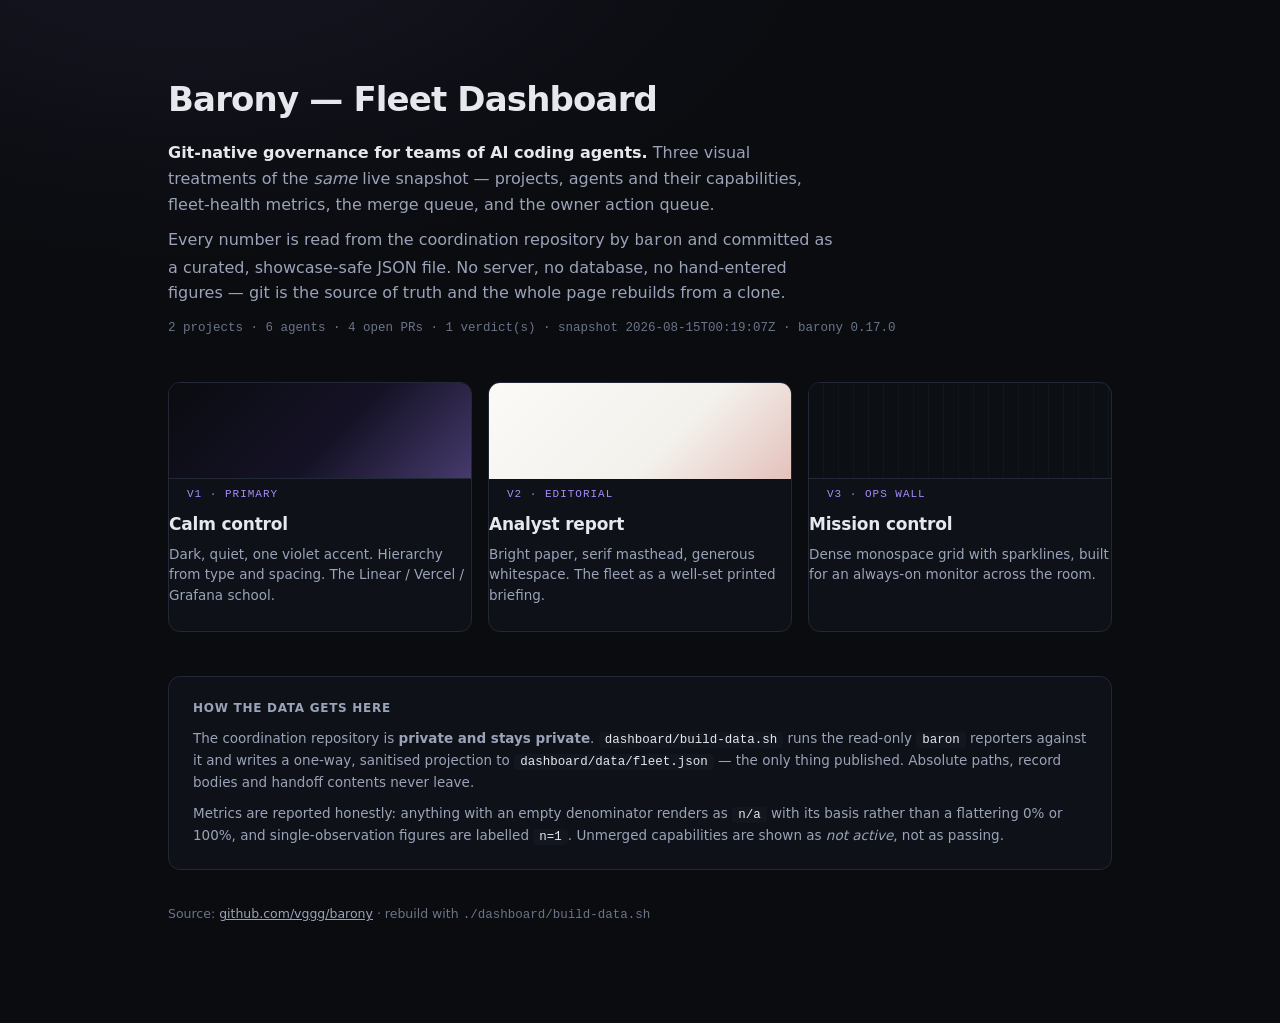
==== dashboard/index.html @ bedfc852 "dev: feat | fleet dashboard on GitHub Pages, three versions over one safe snapshot (plugin 1.18.0) S" ====
<!doctype html>
<html lang="en">
<head>
<meta charset="utf-8">
<meta name="viewport" content="width=device-width, initial-scale=1">
<title>Barony — Fleet Dashboard</title>
<meta name="description" content="Three visual treatments of the same live fleet snapshot: git-native governance for teams of AI coding agents.">
<link rel="icon" href="data:image/svg+xml,<svg xmlns='http://www.w3.org/2000/svg' viewBox='0 0 100 100'><text y='.9em' font-size='90'>&#9819;</text></svg>">
<style>
  :root {
    --bg:#0a0c10; --panel:#0e1117; --line:#232836; --text:#e6e8ee;
    --dim:#9aa3b8; --mute:#6b7488; --accent:#a78bfa;
    --mono: ui-monospace, SFMono-Regular, Menlo, monospace;
    --sans: ui-sans-serif, -apple-system, "Inter", "Segoe UI", system-ui, sans-serif;
  }
  * { box-sizing:border-box; }
  body {
    margin:0; background:var(--bg); color:var(--text); font-family:var(--sans);
    line-height:1.6; -webkit-font-smoothing:antialiased;
    background-image: radial-gradient(900px 500px at 15% -10%, rgba(167,139,250,.08), transparent 70%);
    background-attachment: fixed;
  }
  .wrap { max-width:1000px; margin:0 auto; padding:72px 28px 90px; }
  h1 { font-size:34px; font-weight:640; letter-spacing:-.025em; margin:0 0 14px; }
  .lede { color:var(--dim); font-size:16px; max-width:66ch; margin:0 0 10px; }
  .lede strong { color:var(--text); font-weight:560; }
  .meta { color:var(--mute); font-size:12.5px; font-family:var(--mono); margin-bottom:44px; }

  .cards { display:grid; gap:16px; grid-template-columns:repeat(3,1fr); }
  @media (max-width:860px){ .cards{ grid-template-columns:1fr; } }
  a.card {
    display:block; text-decoration:none; color:inherit; border:1px solid var(--line);
    border-radius:12px; background:var(--panel); overflow:hidden;
    transition: border-color .18s ease, transform .18s ease;
  }
  a.card:hover { border-color:var(--accent); transform:translateY(-2px); }
  .swatch { height:96px; display:block; }
  .s1 { background:linear-gradient(135deg,#0a0c10 0%,#151226 55%,#a78bfa 190%); border-bottom:1px solid var(--line); }
  .s2 { background:linear-gradient(135deg,#fbfaf7 0%,#f3f1ec 60%,#b3251f 230%); }
  .s3 { background:
          repeating-linear-gradient(90deg,#0c1015 0 14px,#11161d 14px 15px),
          linear-gradient(135deg,#06080b,#22d3ee 260%); border-bottom:1px solid var(--line); }
  .card-b { padding:16px 18px 18px; }
  .card-b .k { font-family:var(--mono); font-size:11px; letter-spacing:.09em; color:var(--accent); text-transform:uppercase; }
  .card-b h2 { margin:6px 0 6px; font-size:17px; font-weight:600; letter-spacing:-.012em; }
  .card-b p { margin:0; color:var(--dim); font-size:13.5px; line-height:1.5; }

  .note { margin-top:44px; border:1px solid var(--line); border-radius:12px; background:var(--panel); padding:22px 24px; }
  .note h3 { margin:0 0 10px; font-size:12px; letter-spacing:.06em; text-transform:uppercase; color:var(--dim); font-weight:600; }
  .note p { margin:0 0 10px; color:var(--dim); font-size:13.5px; }
  .note p:last-child { margin-bottom:0; }
  .note code { font-family:var(--mono); font-size:12.5px; color:var(--text); background:#12161f; padding:1px 6px; border-radius:4px; }
  .foot { margin-top:34px; color:var(--mute); font-size:12.5px; }
  .foot a { color:var(--dim); }
</style>
</head>
<body>
<div class="wrap">
  <h1>Barony — Fleet Dashboard</h1>
  <p class="lede">
    <strong>Git-native governance for teams of AI coding agents.</strong>
    Three visual treatments of the <em>same</em> live snapshot — projects, agents and their
    capabilities, fleet-health metrics, the merge queue, and the owner action queue.
  </p>
  <p class="lede">
    Every number is read from the coordination repository by <code>baron</code> and committed
    as a curated, showcase-safe JSON file. No server, no database, no hand-entered figures —
    git is the source of truth and the whole page rebuilds from a clone.
  </p>
  <p class="meta" id="meta">loading snapshot…</p>

  <div class="cards">
    <a class="card" href="v1/">
      <span class="swatch s1"></span>
      <span class="card-b">
        <span class="k">v1 · primary</span>
        <h2>Calm control</h2>
        <p>Dark, quiet, one violet accent. Hierarchy from type and spacing. The Linear / Vercel / Grafana school.</p>
      </span>
    </a>
    <a class="card" href="v2/">
      <span class="swatch s2"></span>
      <span class="card-b">
        <span class="k">v2 · editorial</span>
        <h2>Analyst report</h2>
        <p>Bright paper, serif masthead, generous whitespace. The fleet as a well-set printed briefing.</p>
      </span>
    </a>
    <a class="card" href="v3/">
      <span class="swatch s3"></span>
      <span class="card-b">
        <span class="k">v3 · ops wall</span>
        <h2>Mission control</h2>
        <p>Dense monospace grid with sparklines, built for an always-on monitor across the room.</p>
      </span>
    </a>
  </div>

  <div class="note">
    <h3>How the data gets here</h3>
    <p>
      The coordination repository is <strong>private and stays private</strong>.
      <code>dashboard/build-data.sh</code> runs the read-only <code>baron</code> reporters against it
      and writes a one-way, sanitised projection to <code>dashboard/data/fleet.json</code> — the only
      thing published. Absolute paths, record bodies and handoff contents never leave.
    </p>
    <p>
      Metrics are reported honestly: anything with an empty denominator renders as
      <code>n/a</code> with its basis rather than a flattering 0% or 100%, and single-observation
      figures are labelled <code>n=1</code>. Unmerged capabilities are shown as <em>not active</em>,
      not as passing.
    </p>
  </div>

  <p class="foot">
    Source: <a href="https://github.com/vggg/barony">github.com/vggg/barony</a> ·
    rebuild with <code>./dashboard/build-data.sh</code>
  </p>
</div>

<script type="module">
  // Small courtesy: stamp the landing page with the same snapshot metadata.
  try {
    const d = await (await fetch('data/fleet.json', { cache: 'no-cache' })).json();
    document.getElementById('meta').textContent =
      `${d.kpis.projects} projects · ${d.kpis.agents} agents · ${d.kpis.open_prs} open PRs · ` +
      `${d.kpis.verdicts} verdict(s) · snapshot ${d.generated_at} · ${d.generator.baron_version}`;
  } catch {
    document.getElementById('meta').textContent =
      'snapshot not loaded — serve this directory over HTTP (python3 -m http.server -d dashboard 8080)';
  }
</script>
</body>
</html>
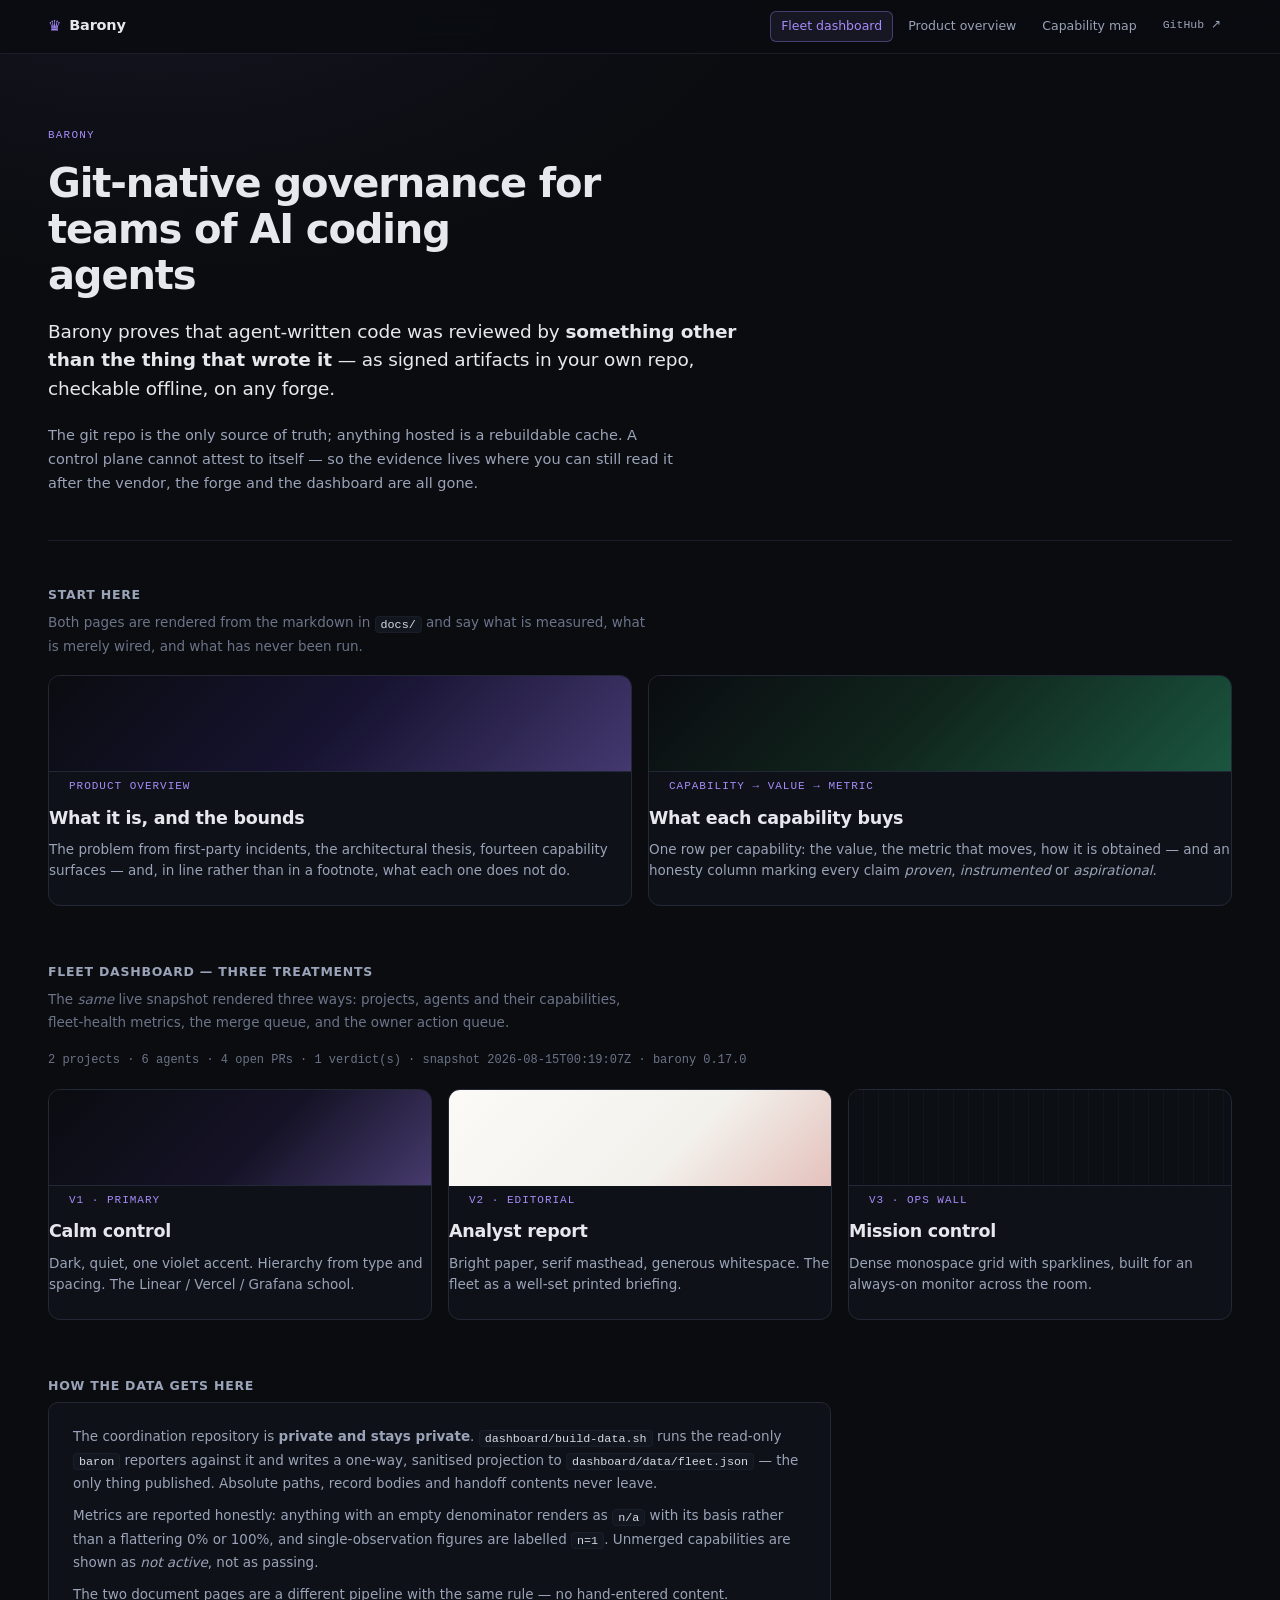
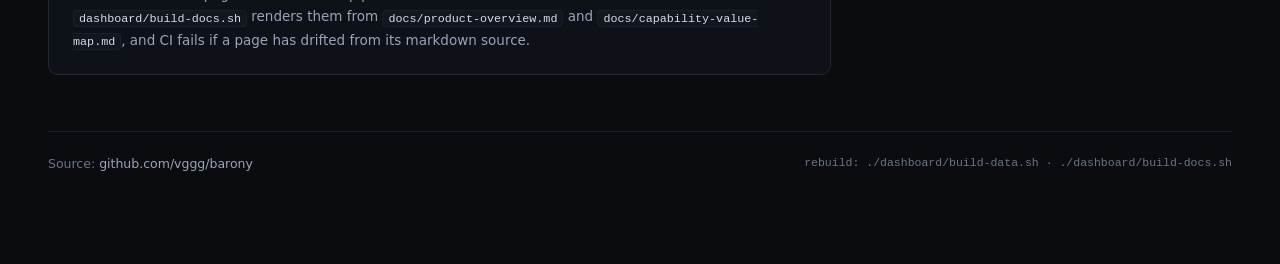
==== commit 1c7c7f32: "dev: docs | publish product overview + capability map as Pages, rendered from the markdown `vggg.git" ====
--- a/dashboard/index.html
+++ b/dashboard/index.html
@@ -3,119 +3,134 @@
 <head>
 <meta charset="utf-8">
 <meta name="viewport" content="width=device-width, initial-scale=1">
-<title>Barony — Fleet Dashboard</title>
-<meta name="description" content="Three visual treatments of the same live fleet snapshot: git-native governance for teams of AI coding agents.">
+<title>Barony — git-native governance for teams of AI coding agents</title>
+<meta name="description" content="Barony proves that agent-written code was reviewed by something other than the thing that wrote it — as signed artifacts in your own repo, checkable offline, on any forge.">
+<meta property="og:title" content="Barony — git-native governance for teams of AI coding agents">
+<meta property="og:description" content="Product overview, the capability → value → metric map, and three treatments of the live fleet dashboard.">
 <link rel="icon" href="data:image/svg+xml,<svg xmlns='http://www.w3.org/2000/svg' viewBox='0 0 100 100'><text y='.9em' font-size='90'>&#9819;</text></svg>">
-<style>
-  :root {
-    --bg:#0a0c10; --panel:#0e1117; --line:#232836; --text:#e6e8ee;
-    --dim:#9aa3b8; --mute:#6b7488; --accent:#a78bfa;
-    --mono: ui-monospace, SFMono-Regular, Menlo, monospace;
-    --sans: ui-sans-serif, -apple-system, "Inter", "Segoe UI", system-ui, sans-serif;
-  }
-  * { box-sizing:border-box; }
-  body {
-    margin:0; background:var(--bg); color:var(--text); font-family:var(--sans);
-    line-height:1.6; -webkit-font-smoothing:antialiased;
-    background-image: radial-gradient(900px 500px at 15% -10%, rgba(167,139,250,.08), transparent 70%);
-    background-attachment: fixed;
-  }
-  .wrap { max-width:1000px; margin:0 auto; padding:72px 28px 90px; }
-  h1 { font-size:34px; font-weight:640; letter-spacing:-.025em; margin:0 0 14px; }
-  .lede { color:var(--dim); font-size:16px; max-width:66ch; margin:0 0 10px; }
-  .lede strong { color:var(--text); font-weight:560; }
-  .meta { color:var(--mute); font-size:12.5px; font-family:var(--mono); margin-bottom:44px; }
-
-  .cards { display:grid; gap:16px; grid-template-columns:repeat(3,1fr); }
-  @media (max-width:860px){ .cards{ grid-template-columns:1fr; } }
-  a.card {
-    display:block; text-decoration:none; color:inherit; border:1px solid var(--line);
-    border-radius:12px; background:var(--panel); overflow:hidden;
-    transition: border-color .18s ease, transform .18s ease;
-  }
-  a.card:hover { border-color:var(--accent); transform:translateY(-2px); }
-  .swatch { height:96px; display:block; }
-  .s1 { background:linear-gradient(135deg,#0a0c10 0%,#151226 55%,#a78bfa 190%); border-bottom:1px solid var(--line); }
-  .s2 { background:linear-gradient(135deg,#fbfaf7 0%,#f3f1ec 60%,#b3251f 230%); }
-  .s3 { background:
-          repeating-linear-gradient(90deg,#0c1015 0 14px,#11161d 14px 15px),
-          linear-gradient(135deg,#06080b,#22d3ee 260%); border-bottom:1px solid var(--line); }
-  .card-b { padding:16px 18px 18px; }
-  .card-b .k { font-family:var(--mono); font-size:11px; letter-spacing:.09em; color:var(--accent); text-transform:uppercase; }
-  .card-b h2 { margin:6px 0 6px; font-size:17px; font-weight:600; letter-spacing:-.012em; }
-  .card-b p { margin:0; color:var(--dim); font-size:13.5px; line-height:1.5; }
-
-  .note { margin-top:44px; border:1px solid var(--line); border-radius:12px; background:var(--panel); padding:22px 24px; }
-  .note h3 { margin:0 0 10px; font-size:12px; letter-spacing:.06em; text-transform:uppercase; color:var(--dim); font-weight:600; }
-  .note p { margin:0 0 10px; color:var(--dim); font-size:13.5px; }
-  .note p:last-child { margin-bottom:0; }
-  .note code { font-family:var(--mono); font-size:12.5px; color:var(--text); background:#12161f; padding:1px 6px; border-radius:4px; }
-  .foot { margin-top:34px; color:var(--mute); font-size:12.5px; }
-  .foot a { color:var(--dim); }
-</style>
+<link rel="stylesheet" href="assets/site.css">
 </head>
 <body>
+<!-- The site index. Unlike /overview/ and /value-map/ this page has no markdown
+     source — it is the map of the site, so it is hand-written and hand-edited. -->
+<nav class="nav"><div class="nav-in">
+  <a class="nav-brand" href="./"><span class="glyph">&#9819;</span> Barony</a>
+  <div class="nav-links">
+    <a href="./" class="on">Fleet dashboard</a>
+    <a href="overview/">Product overview</a>
+    <a href="value-map/">Capability map</a>
+    <a class="ext" href="https://github.com/vggg/barony">GitHub&nbsp;↗</a>
+  </div>
+</div></nav>
+
 <div class="wrap">
-  <h1>Barony — Fleet Dashboard</h1>
-  <p class="lede">
-    <strong>Git-native governance for teams of AI coding agents.</strong>
-    Three visual treatments of the <em>same</em> live snapshot — projects, agents and their
-    capabilities, fleet-health metrics, the merge queue, and the owner action queue.
-  </p>
-  <p class="lede">
-    Every number is read from the coordination repository by <code>baron</code> and committed
-    as a curated, showcase-safe JSON file. No server, no database, no hand-entered figures —
-    git is the source of truth and the whole page rebuilds from a clone.
-  </p>
-  <p class="meta" id="meta">loading snapshot…</p>
+  <header class="hero">
+    <div class="eyebrow">Barony</div>
+    <h1>Git-native governance for teams of AI coding agents</h1>
+    <p class="lede">
+      Barony proves that agent-written code was reviewed by <strong>something other than the
+      thing that wrote it</strong> — as signed artifacts in your own repo, checkable offline,
+      on any forge.
+    </p>
+    <p class="standfirst">
+      The git repo is the only source of truth; anything hosted is a rebuildable cache. A
+      control plane cannot attest to itself — so the evidence lives where you can still read
+      it after the vendor, the forge and the dashboard are all gone.
+    </p>
+  </header>
 
-  <div class="cards">
-    <a class="card" href="v1/">
-      <span class="swatch s1"></span>
-      <span class="card-b">
-        <span class="k">v1 · primary</span>
-        <h2>Calm control</h2>
-        <p>Dark, quiet, one violet accent. Hierarchy from type and spacing. The Linear / Vercel / Grafana school.</p>
-      </span>
-    </a>
-    <a class="card" href="v2/">
-      <span class="swatch s2"></span>
-      <span class="card-b">
-        <span class="k">v2 · editorial</span>
-        <h2>Analyst report</h2>
-        <p>Bright paper, serif masthead, generous whitespace. The fleet as a well-set printed briefing.</p>
-      </span>
-    </a>
-    <a class="card" href="v3/">
-      <span class="swatch s3"></span>
-      <span class="card-b">
-        <span class="k">v3 · ops wall</span>
-        <h2>Mission control</h2>
-        <p>Dense monospace grid with sparklines, built for an always-on monitor across the room.</p>
-      </span>
-    </a>
-  </div>
+  <section class="index-sec">
+    <h2>Start here</h2>
+    <p class="hint">
+      Both pages are rendered from the markdown in <code>docs/</code> and say what is measured,
+      what is merely wired, and what has never been run.
+    </p>
+    <div class="tiles">
+      <a class="tile" href="overview/">
+        <span class="swatch s-doc"></span>
+        <span class="tile-b">
+          <span class="k">product overview</span>
+          <h3>What it is, and the bounds</h3>
+          <p>The problem from first-party incidents, the architectural thesis, fourteen capability
+             surfaces — and, in line rather than in a footnote, what each one does not do.</p>
+        </span>
+      </a>
+      <a class="tile" href="value-map/">
+        <span class="swatch s-map"></span>
+        <span class="tile-b">
+          <span class="k">capability → value → metric</span>
+          <h3>What each capability buys</h3>
+          <p>One row per capability: the value, the metric that moves, how it is obtained — and an
+             honesty column marking every claim <em>proven</em>, <em>instrumented</em> or
+             <em>aspirational</em>.</p>
+        </span>
+      </a>
+    </div>
+  </section>
 
-  <div class="note">
-    <h3>How the data gets here</h3>
-    <p>
-      The coordination repository is <strong>private and stays private</strong>.
-      <code>dashboard/build-data.sh</code> runs the read-only <code>baron</code> reporters against it
-      and writes a one-way, sanitised projection to <code>dashboard/data/fleet.json</code> — the only
-      thing published. Absolute paths, record bodies and handoff contents never leave.
+  <section class="index-sec" id="dashboards">
+    <h2>Fleet dashboard — three treatments</h2>
+    <p class="hint">
+      The <em>same</em> live snapshot rendered three ways: projects, agents and their capabilities,
+      fleet-health metrics, the merge queue, and the owner action queue.
     </p>
-    <p>
-      Metrics are reported honestly: anything with an empty denominator renders as
-      <code>n/a</code> with its basis rather than a flattering 0% or 100%, and single-observation
-      figures are labelled <code>n=1</code>. Unmerged capabilities are shown as <em>not active</em>,
-      not as passing.
-    </p>
-  </div>
+    <p class="snapmeta" id="meta">loading snapshot…</p>
+    <div class="tiles three">
+      <a class="tile" href="v1/">
+        <span class="swatch s1"></span>
+        <span class="tile-b">
+          <span class="k">v1 · primary</span>
+          <h3>Calm control</h3>
+          <p>Dark, quiet, one violet accent. Hierarchy from type and spacing. The Linear / Vercel / Grafana school.</p>
+        </span>
+      </a>
+      <a class="tile" href="v2/">
+        <span class="swatch s2"></span>
+        <span class="tile-b">
+          <span class="k">v2 · editorial</span>
+          <h3>Analyst report</h3>
+          <p>Bright paper, serif masthead, generous whitespace. The fleet as a well-set printed briefing.</p>
+        </span>
+      </a>
+      <a class="tile" href="v3/">
+        <span class="swatch s3"></span>
+        <span class="tile-b">
+          <span class="k">v3 · ops wall</span>
+          <h3>Mission control</h3>
+          <p>Dense monospace grid with sparklines, built for an always-on monitor across the room.</p>
+        </span>
+      </a>
+    </div>
+  </section>
 
-  <p class="foot">
-    Source: <a href="https://github.com/vggg/barony">github.com/vggg/barony</a> ·
-    rebuild with <code>./dashboard/build-data.sh</code>
-  </p>
+  <section class="index-sec">
+    <h2>How the data gets here</h2>
+    <div class="note">
+      <p>
+        The coordination repository is <strong>private and stays private</strong>.
+        <code>dashboard/build-data.sh</code> runs the read-only <code>baron</code> reporters against it
+        and writes a one-way, sanitised projection to <code>dashboard/data/fleet.json</code> — the only
+        thing published. Absolute paths, record bodies and handoff contents never leave.
+      </p>
+      <p>
+        Metrics are reported honestly: anything with an empty denominator renders as
+        <code>n/a</code> with its basis rather than a flattering 0% or 100%, and single-observation
+        figures are labelled <code>n=1</code>. Unmerged capabilities are shown as <em>not active</em>,
+        not as passing.
+      </p>
+      <p>
+        The two document pages are a different pipeline with the same rule — no hand-entered content.
+        <code>dashboard/build-docs.sh</code> renders them from <code>docs/product-overview.md</code>
+        and <code>docs/capability-value-map.md</code>, and CI fails if a page has drifted from its
+        markdown source.
+      </p>
+    </div>
+  </section>
+
+  <footer class="foot">
+    <span>Source: <a href="https://github.com/vggg/barony">github.com/vggg/barony</a></span>
+    <span class="src">rebuild: ./dashboard/build-data.sh · ./dashboard/build-docs.sh</span>
+  </footer>
 </div>
 
 <script type="module">
--- a/dashboard/assets/site.css
+++ b/dashboard/assets/site.css
@@ -0,0 +1,333 @@
+/* Barony product site — "calm control", the v1 dashboard treatment applied to prose.
+ *
+ * Same tokens as dashboard/v1/style.css: near-black ground, 1px quiet borders,
+ * one violet accent, semantic colour reserved for status. Hierarchy comes from
+ * type weight and spacing, not from boxes.
+ *
+ * These pages are GENERATED. Edit docs/*.md (prose) or dashboard/build_docs.py
+ * (structure) — never the emitted HTML. This file is hand-written and is the one
+ * place page styling lives.
+ */
+
+:root {
+  --bg: #0a0c10;
+  --panel: #0e1117;
+  --panel-2: #12161f;
+  --line: #232836;
+  --line-soft: #1a1e29;
+
+  --text: #e6e8ee;
+  --text-dim: #9aa3b8;
+  --text-mute: #6b7488;
+
+  --accent: #a78bfa;
+  --accent-wash: rgba(167, 139, 250, 0.09);
+
+  --good: #34d399;
+  --warn: #fbbf24;
+  --bad: #f87171;
+
+  --r: 10px;
+  --mono: ui-monospace, SFMono-Regular, "SF Mono", Menlo, monospace;
+  --sans: ui-sans-serif, -apple-system, "Inter", "Segoe UI", system-ui, sans-serif;
+}
+
+* { box-sizing: border-box; }
+
+body {
+  margin: 0;
+  background: var(--bg);
+  color: var(--text);
+  font-family: var(--sans);
+  font-size: 15px;
+  line-height: 1.65;
+  -webkit-font-smoothing: antialiased;
+  background-image: radial-gradient(900px 500px at 12% -8%, rgba(167,139,250,0.07), transparent 70%);
+  background-attachment: fixed;
+}
+
+a { color: var(--accent); text-decoration: none; }
+a:hover { text-decoration: underline; text-underline-offset: 3px; }
+
+code {
+  font-family: var(--mono); font-size: 0.87em;
+  background: var(--panel-2); border: 1px solid var(--line-soft);
+  padding: 0.5px 5px; border-radius: 4px; color: #d8dbe6;
+}
+a code { color: inherit; border-color: rgba(167,139,250,0.22); }
+
+/* -------------------------------------------------------------------- chrome */
+
+.nav {
+  position: sticky; top: 0; z-index: 20;
+  background: rgba(10, 12, 16, 0.88);
+  backdrop-filter: blur(10px);
+  border-bottom: 1px solid var(--line-soft);
+}
+.nav-in {
+  max-width: 1240px; margin: 0 auto; padding: 11px 28px;
+  display: flex; align-items: center; gap: 18px; flex-wrap: wrap;
+}
+.nav-brand {
+  font-weight: 600; letter-spacing: -0.015em; font-size: 14.5px;
+  color: var(--text); text-decoration: none; display: inline-flex; gap: 8px; align-items: center;
+}
+.nav-brand:hover { text-decoration: none; color: var(--accent); }
+.nav-brand .glyph { color: var(--accent); font-size: 15px; }
+.nav-links { display: flex; gap: 4px; flex-wrap: wrap; margin-left: auto; }
+.nav-links a {
+  font-size: 12.5px; color: var(--text-dim); text-decoration: none;
+  padding: 4px 10px; border-radius: 6px; border: 1px solid transparent;
+}
+.nav-links a:hover { color: var(--text); background: var(--panel-2); text-decoration: none; }
+.nav-links a.on {
+  color: var(--accent); border-color: rgba(167,139,250,0.35); background: var(--accent-wash);
+}
+.nav-links a.ext { font-family: var(--mono); font-size: 11.5px; }
+
+.wrap { max-width: 1240px; margin: 0 auto; padding: 0 28px 96px; }
+
+/* ---------------------------------------------------------------------- hero */
+
+.hero { padding: 72px 0 44px; border-bottom: 1px solid var(--line-soft); margin-bottom: 44px; }
+.hero .eyebrow {
+  font-family: var(--mono); font-size: 11px; letter-spacing: 0.11em;
+  text-transform: uppercase; color: var(--accent); margin-bottom: 16px;
+}
+.hero h1 {
+  margin: 0 0 20px; font-size: 40px; line-height: 1.15;
+  font-weight: 640; letter-spacing: -0.028em; max-width: 20ch;
+}
+.hero .lede {
+  margin: 0; font-size: 18.5px; line-height: 1.55; color: var(--text);
+  max-width: 60ch; font-weight: 450; letter-spacing: -0.008em;
+}
+.hero .lede strong { font-weight: 560; }
+.hero .standfirst {
+  margin: 20px 0 0; font-size: 14.5px; color: var(--text-dim); max-width: 68ch;
+}
+.hero .standfirst + .standfirst { margin-top: 10px; }
+@media (max-width: 680px) {
+  .hero { padding-top: 48px; }
+  .hero h1 { font-size: 30px; }
+  .hero .lede { font-size: 16.5px; }
+}
+
+/* ------------------------------------------------------------------ sections */
+
+section.sec { margin-bottom: 64px; scroll-margin-top: 72px; }
+.sec-head { display: flex; align-items: baseline; gap: 14px; margin-bottom: 22px; }
+.sec-num {
+  font-family: var(--mono); font-size: 12px; color: var(--accent);
+  border: 1px solid rgba(167,139,250,0.3); background: var(--accent-wash);
+  border-radius: 6px; padding: 2px 8px; flex: none;
+}
+.sec-head h2 {
+  margin: 0; font-size: 23px; font-weight: 600; letter-spacing: -0.02em;
+}
+.sec > p, .sec > ul, .sec > ol, .sec > blockquote { max-width: 74ch; }
+.sec > p { margin: 0 0 16px; color: var(--text-dim); }
+.sec > p strong { color: var(--text); font-weight: 560; }
+
+ul, ol { padding-left: 22px; }
+li { margin-bottom: 9px; color: var(--text-dim); }
+li strong { color: var(--text); font-weight: 560; }
+li::marker { color: var(--text-mute); }
+
+hr { border: 0; border-top: 1px solid var(--line-soft); margin: 40px 0; }
+
+/* ------------------------------------------------------------------ cards */
+
+/* The cards ARE the measure: the box stops where the prose stops, rather than
+ * a full-bleed border around a column of text that ends two-thirds across. */
+.cards-col { display: grid; gap: 16px; max-width: 96ch; }
+
+.cap {
+  border: 1px solid var(--line); border-radius: var(--r);
+  background: var(--panel); padding: 22px 24px;
+  transition: border-color .18s ease;
+}
+.cap:hover { border-color: #2c3245; }
+.cap h3 {
+  margin: 0 0 12px; font-size: 16.5px; font-weight: 600; letter-spacing: -0.012em;
+  color: var(--text);
+}
+.cap h3 code { font-size: 0.9em; background: #151a25; }
+.cap p { margin: 0 0 12px; color: var(--text-dim); font-size: 14.5px; }
+.cap p:last-child { margin-bottom: 0; }
+.cap p strong { color: var(--text); font-weight: 560; }
+
+/* ------------------------------------------------------------------- tables */
+
+.tbl-wrap {
+  border: 1px solid var(--line); border-radius: var(--r);
+  background: var(--panel); overflow-x: auto; margin-bottom: 20px;
+}
+table { border-collapse: collapse; width: 100%; font-size: 13.5px; }
+/* Fixed layout on the five-column maps: the colgroup below then decides the
+ * proportions, so the status rail stays put across all four tables instead of
+ * jittering with whatever prose happens to be in that section. */
+table.map { table-layout: fixed; }
+thead th {
+  text-align: left; padding: 12px 16px; vertical-align: bottom;
+  font-size: 11px; font-weight: 600; letter-spacing: 0.06em; text-transform: uppercase;
+  color: var(--text-mute); border-bottom: 1px solid var(--line);
+  background: var(--panel-2);
+}
+table.narrow thead th { white-space: nowrap; }
+tbody td {
+  padding: 15px 16px; vertical-align: top; color: var(--text-dim);
+  border-bottom: 1px solid var(--line-soft); line-height: 1.55;
+  overflow-wrap: break-word;
+}
+tbody tr:last-child td { border-bottom: 0; }
+tbody tr:hover td { background: rgba(255,255,255,0.012); }
+tbody td strong { color: var(--text); font-weight: 560; }
+tbody td:first-child { color: var(--text); }
+
+/* The 5-column capability tables: give the prose columns room, and keep the
+ * status column narrow enough that the pills read as a scannable rail. */
+table.map col.c-cap { width: 18%; }
+table.map col.c-prose { width: 20%; }
+table.map col.c-status { width: 22%; }
+
+/* Below the point where five prose columns stop being readable, the table
+ * becomes one stacked card per row with the header as the field label. */
+@media (max-width: 1000px) {
+  .tbl-wrap { overflow-x: visible; border: 0; background: none; }
+  table, table.map { display: block; table-layout: auto; }
+  table colgroup { display: none; }
+  thead { display: none; }
+  tbody, tbody tr, tbody td { display: block; }
+  tbody tr {
+    border: 1px solid var(--line); border-radius: var(--r);
+    background: var(--panel); padding: 6px 4px; margin-bottom: 14px;
+  }
+  tbody td { border-bottom: 0; padding: 9px 16px; }
+  tbody td::before {
+    content: attr(data-label);
+    display: block; font-size: 10.5px; letter-spacing: 0.06em; text-transform: uppercase;
+    color: var(--text-mute); margin-bottom: 4px;
+  }
+  tbody tr:hover td { background: none; }
+}
+
+/* -------------------------------------------------------------------- pills */
+
+.pill {
+  display: inline-flex; align-items: center; gap: 5px; white-space: nowrap;
+  font-family: var(--mono); font-size: 10.5px; letter-spacing: 0.06em;
+  text-transform: uppercase; font-weight: 500;
+  padding: 2px 8px; border-radius: 999px;
+  border: 1px solid var(--line); background: var(--panel-2); color: var(--text-dim);
+  vertical-align: baseline;
+}
+.pill::before { content: ''; width: 5px; height: 5px; border-radius: 50%; background: currentColor; }
+.pill.proven       { color: var(--good); border-color: rgba(52,211,153,0.30); background: rgba(52,211,153,0.08); }
+.pill.instrumented { color: var(--accent); border-color: rgba(167,139,250,0.32); background: var(--accent-wash); }
+.pill.aspirational { color: var(--warn); border-color: rgba(251,191,36,0.28); background: rgba(251,191,36,0.07); }
+
+/* --------------------------------------------------------------- callout */
+
+.callout {
+  border: 1px solid rgba(251,191,36,0.22); background: rgba(251,191,36,0.05);
+  border-radius: var(--r); padding: 18px 22px; margin: 0 0 24px; max-width: 78ch;
+}
+.callout p { margin: 0; color: #e6dcc2; font-size: 14px; }
+.callout p + p { margin-top: 10px; }
+.callout strong { color: var(--warn); font-weight: 560; }
+
+.thesis {
+  border: 1px solid rgba(167,139,250,0.28); border-radius: var(--r);
+  background: linear-gradient(180deg, var(--accent-wash), transparent 70%), var(--panel);
+  padding: 26px 28px; margin: 0 0 26px; max-width: 78ch;
+}
+.thesis p {
+  margin: 0; font-size: 18px; line-height: 1.5; color: var(--text);
+  font-weight: 500; letter-spacing: -0.012em;
+}
+
+/* --------------------------------------------------------------------- toc */
+
+.toc {
+  border: 1px solid var(--line); border-radius: var(--r); background: var(--panel);
+  padding: 18px 22px; margin-bottom: 52px;
+}
+.toc h2 {
+  margin: 0 0 12px; font-size: 11px; font-weight: 600; letter-spacing: 0.07em;
+  text-transform: uppercase; color: var(--text-mute);
+}
+.toc ol { margin: 0; padding: 0; list-style: none; display: grid; gap: 8px; grid-template-columns: repeat(2, minmax(0,1fr)); }
+@media (max-width: 700px) { .toc ol { grid-template-columns: 1fr; } }
+.toc li { margin: 0; display: flex; gap: 10px; align-items: baseline; font-size: 13.5px; }
+.toc .n { font-family: var(--mono); font-size: 11.5px; color: var(--text-mute); flex: none; }
+.toc a { color: var(--text-dim); }
+.toc a:hover { color: var(--accent); text-decoration: none; }
+
+/* ------------------------------------------------------------------- footer */
+
+.foot {
+  margin-top: 56px; padding-top: 22px; border-top: 1px solid var(--line-soft);
+  display: flex; justify-content: space-between; gap: 18px; flex-wrap: wrap;
+  color: var(--text-mute); font-size: 12.5px;
+}
+.foot a { color: var(--text-dim); }
+.foot a:hover { color: var(--accent); }
+.foot .src { font-family: var(--mono); font-size: 11.5px; }
+
+/* ------------------------------------------------------- site index (hand-written)
+ *
+ * Only dashboard/index.html uses the rules below. It is the one page with no
+ * markdown behind it — it is the map of the site, not a document.
+ */
+
+.tiles { display: grid; gap: 16px; grid-template-columns: repeat(2, 1fr); }
+.tiles.three { grid-template-columns: repeat(3, 1fr); }
+@media (max-width: 880px) { .tiles, .tiles.three { grid-template-columns: 1fr; } }
+
+a.tile {
+  display: block; text-decoration: none; color: inherit;
+  border: 1px solid var(--line); border-radius: 12px; background: var(--panel);
+  overflow: hidden; transition: border-color .18s ease, transform .18s ease;
+}
+a.tile:hover { border-color: var(--accent); transform: translateY(-2px); text-decoration: none; }
+.tile .swatch { height: 96px; display: block; }
+.tile-b { padding: 18px 20px 20px; }
+.tile-b .k {
+  font-family: var(--mono); font-size: 11px; letter-spacing: 0.09em;
+  color: var(--accent); text-transform: uppercase;
+}
+.tile-b h3 { margin: 7px 0 7px; font-size: 17.5px; font-weight: 600; letter-spacing: -0.014em; }
+.tile-b p { margin: 0; color: var(--text-dim); font-size: 13.5px; line-height: 1.5; }
+
+/* The three dashboard treatments keep their existing swatches, so the tile a
+ * reader clicked last time still looks like the thing they remember. */
+.s-doc  { background: linear-gradient(135deg,#0a0c10 0%,#171331 50%,#a78bfa 210%); border-bottom: 1px solid var(--line); }
+.s-map  { background: linear-gradient(135deg,#0a0c10 0%,#10241c 45%,#34d399 240%); border-bottom: 1px solid var(--line); }
+.s1 { background: linear-gradient(135deg,#0a0c10 0%,#151226 55%,#a78bfa 190%); border-bottom: 1px solid var(--line); }
+.s2 { background: linear-gradient(135deg,#fbfaf7 0%,#f3f1ec 60%,#b3251f 230%); }
+.s3 {
+  background:
+    repeating-linear-gradient(90deg,#0c1015 0 14px,#11161d 14px 15px),
+    linear-gradient(135deg,#06080b,#22d3ee 260%);
+  border-bottom: 1px solid var(--line);
+}
+
+.index-sec { margin-bottom: 56px; }
+.index-sec > h2 {
+  margin: 0 0 6px; font-size: 12.5px; font-weight: 600; letter-spacing: 0.06em;
+  text-transform: uppercase; color: var(--text-dim);
+}
+.index-sec > p.hint { margin: 0 0 18px; color: var(--text-mute); font-size: 13.5px; max-width: 70ch; }
+.snapmeta { font-family: var(--mono); font-size: 12px; color: var(--text-mute); margin: 0 0 18px; }
+
+.note {
+  border: 1px solid var(--line); border-radius: var(--r); background: var(--panel);
+  padding: 22px 24px; max-width: 82ch;
+}
+.note h3 {
+  margin: 0 0 10px; font-size: 11.5px; letter-spacing: 0.06em; text-transform: uppercase;
+  color: var(--text-dim); font-weight: 600;
+}
+.note p { margin: 0 0 10px; color: var(--text-dim); font-size: 13.5px; }
+.note p:last-child { margin-bottom: 0; }
